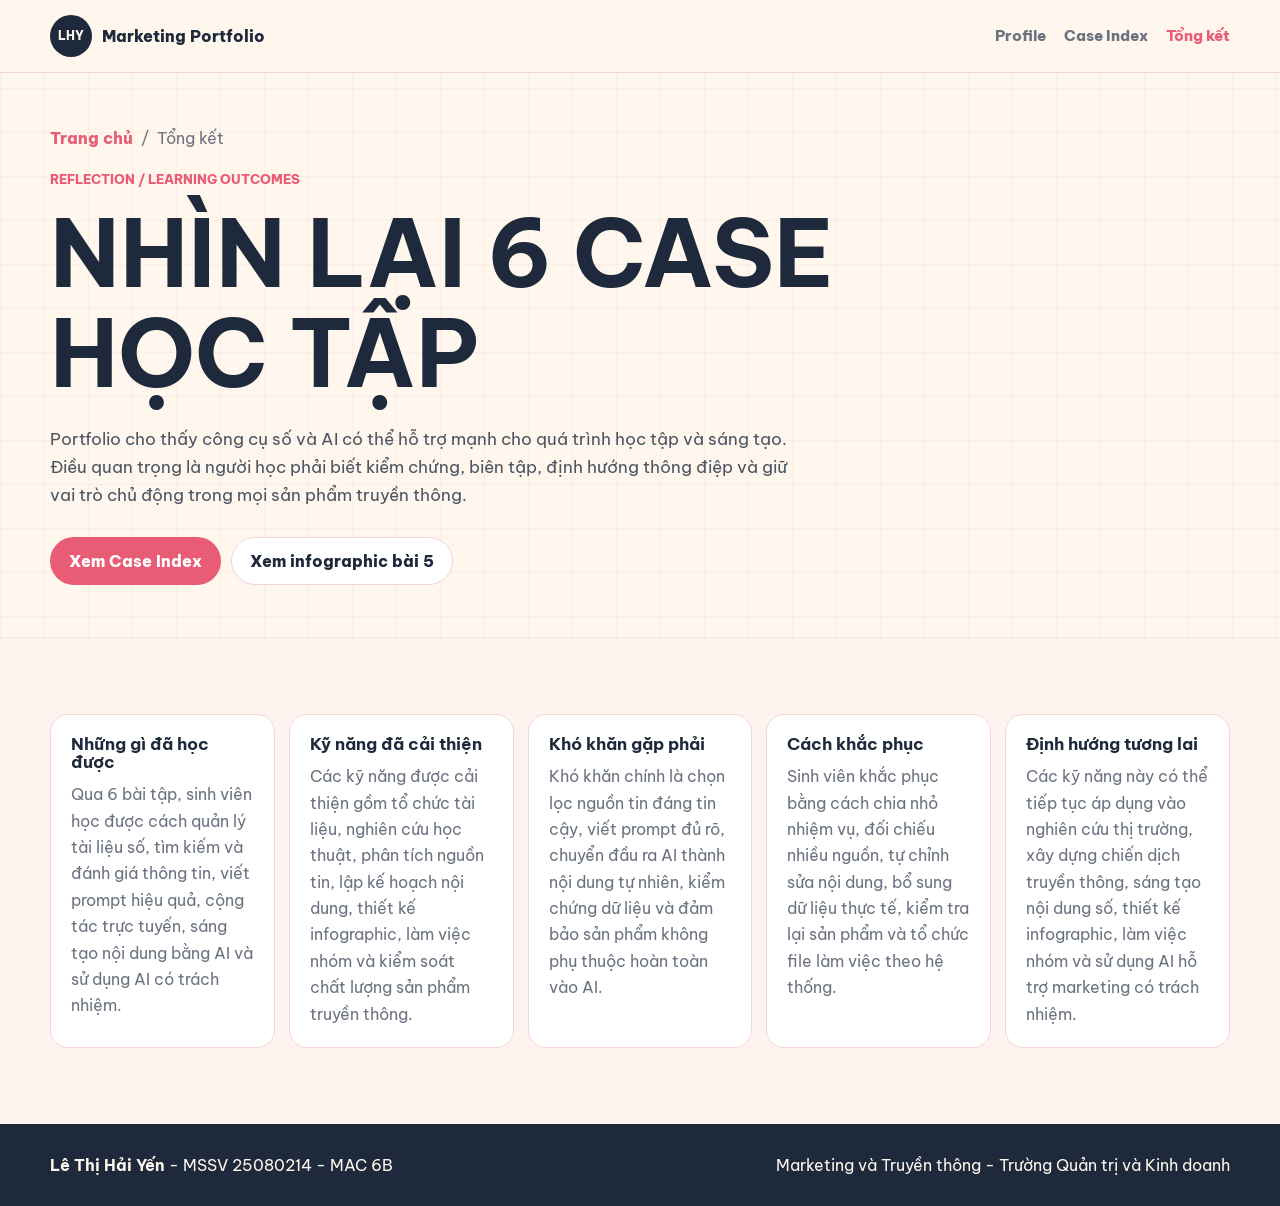
==== pages/tong-ket.html @ 03399f9e "Initial commit" ====
<!DOCTYPE html>
<html lang="vi">
<head>
  <meta charset="UTF-8">
  <meta name="viewport" content="width=device-width, initial-scale=1.0">
  <title>Tổng kết | Portfolio Lê Thị Hải Yến</title>
  <meta name="description" content="Tổng kết quá trình học tập qua 6 bài tập của Lê Thị Hải Yến.">
  <link rel="icon" href="../images/favicon.svg" type="image/svg+xml">
  <link rel="preconnect" href="https://fonts.googleapis.com">
  <link rel="preconnect" href="https://fonts.gstatic.com" crossorigin>
  <link href="https://fonts.googleapis.com/css2?family=Be+Vietnam+Pro:wght@400;500;600;700;800&display=swap" rel="stylesheet">
  <link rel="stylesheet" href="../css/style.css">
  <script src="../js/script.js" defer></script>
</head>
<body data-theme="marketing-coral">
  <header class="site-header"><nav class="nav-bar" aria-label="Điều hướng chính"><a class="brand-lockup" href="../index.html"><span class="brand-dot">LHY</span><span>Marketing Portfolio</span></a><button class="menu-button" type="button" aria-label="Mở menu" aria-expanded="false"><span></span><span></span><span></span></button><div class="site-menu"><a href="../index.html#profile">Profile</a><a href="../index.html#cases">Case Index</a><a class="is-active" href="tong-ket.html">Tổng kết</a></div></nav></header>
  <main>
    <section class="page-hero"><div class="container"><div class="breadcrumb"><a href="../index.html">Trang chủ</a><span>/</span><span>Tổng kết</span></div><p class="eyebrow">Reflection / Learning Outcomes</p><h1>Nhìn lại 6 case học tập</h1><p class="lead">Portfolio cho thấy công cụ số và AI có thể hỗ trợ mạnh cho quá trình học tập và sáng tạo. Điều quan trọng là người học phải biết kiểm chứng, biên tập, định hướng thông điệp và giữ vai trò chủ động trong mọi sản phẩm truyền thông.</p><div class="cover-actions"><a class="button button-primary" href="../index.html#cases">Xem Case Index</a><a class="button button-secondary" href="../files/infographic-bai5.pdf" target="_blank" rel="noopener">Xem infographic bài 5</a></div></div></section>
    <section class="section section-alt"><div class="container"><div class="reflection-grid">
      <article class="reflection-card" data-reveal><h3>Những gì đã học được</h3><p>Qua 6 bài tập, sinh viên học được cách quản lý tài liệu số, tìm kiếm và đánh giá thông tin, viết prompt hiệu quả, cộng tác trực tuyến, sáng tạo nội dung bằng AI và sử dụng AI có trách nhiệm.</p></article>
      <article class="reflection-card" data-reveal><h3>Kỹ năng đã cải thiện</h3><p>Các kỹ năng được cải thiện gồm tổ chức tài liệu, nghiên cứu học thuật, phân tích nguồn tin, lập kế hoạch nội dung, thiết kế infographic, làm việc nhóm và kiểm soát chất lượng sản phẩm truyền thông.</p></article>
      <article class="reflection-card" data-reveal><h3>Khó khăn gặp phải</h3><p>Khó khăn chính là chọn lọc nguồn tin đáng tin cậy, viết prompt đủ rõ, chuyển đầu ra AI thành nội dung tự nhiên, kiểm chứng dữ liệu và đảm bảo sản phẩm không phụ thuộc hoàn toàn vào AI.</p></article>
      <article class="reflection-card" data-reveal><h3>Cách khắc phục</h3><p>Sinh viên khắc phục bằng cách chia nhỏ nhiệm vụ, đối chiếu nhiều nguồn, tự chỉnh sửa nội dung, bổ sung dữ liệu thực tế, kiểm tra lại sản phẩm và tổ chức file làm việc theo hệ thống.</p></article>
      <article class="reflection-card" data-reveal><h3>Định hướng tương lai</h3><p>Các kỹ năng này có thể tiếp tục áp dụng vào nghiên cứu thị trường, xây dựng chiến dịch truyền thông, sáng tạo nội dung số, thiết kế infographic, làm việc nhóm và sử dụng AI hỗ trợ marketing có trách nhiệm.</p></article>
    </div></div></section>
  </main>
  <footer class="site-footer"><div class="container footer-grid"><p><strong>Lê Thị Hải Yến</strong> - MSSV 25080214 - MAC 6B</p><p>Marketing và Truyền thông - Trường Quản trị và Kinh doanh</p></div></footer>
</body>
</html>
---- css/style.css ----
@charset "UTF-8";

:root {
  --color-primary: #e85d75;
  --color-secondary: #1e293b;
  --color-accent: #f59e0b;
  --color-bg: #fff7ed;
  --color-soft: #fff1f2;
  --color-surface: #ffffff;
  --color-border: #f3d4d8;
  --color-text: #1f2937;
  --color-muted: #6b7280;
  --radius-sm: 10px;
  --radius-md: 18px;
  --max-width: 1180px;
  --header-height: 72px;
  --shadow: 0 18px 50px rgba(30, 41, 59, 0.12);
}

* {
  box-sizing: border-box;
  letter-spacing: 0;
}

html {
  scroll-behavior: smooth;
}

body {
  margin: 0;
  font-family: "Be Vietnam Pro", "Segoe UI", Arial, sans-serif;
  color: var(--color-text);
  background:
    linear-gradient(90deg, rgba(232, 93, 117, 0.07) 1px, transparent 1px),
    linear-gradient(rgba(232, 93, 117, 0.07) 1px, transparent 1px),
    var(--color-bg);
  background-size: 44px 44px;
  line-height: 1.65;
}

body.menu-open {
  overflow: hidden;
}

img {
  display: block;
  max-width: 100%;
}

a {
  color: inherit;
  text-decoration: none;
}

a:focus-visible,
button:focus-visible {
  outline: 3px solid rgba(232, 93, 117, 0.36);
  outline-offset: 3px;
}

.site-header {
  position: sticky;
  top: 0;
  z-index: 30;
  min-height: var(--header-height);
  background: rgba(255, 247, 237, 0.92);
  border-bottom: 1px solid var(--color-border);
  backdrop-filter: blur(14px);
}

.nav-bar,
.container,
.campaign-cover {
  width: min(var(--max-width), calc(100% - 32px));
  margin: 0 auto;
}

.nav-bar {
  min-height: var(--header-height);
  display: flex;
  align-items: center;
  justify-content: space-between;
  gap: 22px;
}

.brand-lockup {
  display: inline-flex;
  align-items: center;
  gap: 10px;
  color: var(--color-secondary);
  font-weight: 800;
}

.brand-dot {
  width: 42px;
  height: 42px;
  display: inline-grid;
  place-items: center;
  border-radius: 50%;
  background: var(--color-secondary);
  color: #fff7ed;
  font-size: 0.78rem;
}

.site-menu {
  display: flex;
  align-items: center;
  gap: 18px;
}

.site-menu a {
  color: var(--color-muted);
  font-size: 0.94rem;
  font-weight: 800;
}

.site-menu a:hover,
.site-menu a.is-active {
  color: var(--color-primary);
}

.menu-button {
  display: none;
  width: 44px;
  height: 44px;
  border: 1px solid var(--color-border);
  border-radius: 50%;
  background: var(--color-surface);
  cursor: pointer;
}

.menu-button span {
  display: block;
  width: 20px;
  height: 2px;
  margin: 5px auto;
  border-radius: 999px;
  background: var(--color-secondary);
}

.hero {
  padding: 70px 0 80px;
}

.campaign-cover {
  display: grid;
  grid-template-columns: minmax(0, 1fr) minmax(320px, 0.78fr);
  gap: 42px;
  align-items: center;
}

.cover-copy {
  min-width: 0;
}

.eyebrow {
  margin: 0 0 12px;
  color: var(--color-primary);
  font-size: 0.82rem;
  font-weight: 800;
  text-transform: uppercase;
}

h1,
h2,
h3,
p {
  margin: 0;
}

h1,
h2,
h3 {
  color: var(--color-secondary);
  line-height: 1.08;
}

h1 {
  max-width: 860px;
  font-size: 5.8rem;
  text-transform: uppercase;
}

.subheadline {
  margin-top: 12px;
  color: var(--color-primary);
  font-size: 2rem;
  font-weight: 800;
}

.lead {
  max-width: 760px;
  margin-top: 22px;
  color: #4b5563;
  font-size: 1.05rem;
}

.identity-line {
  display: flex;
  flex-wrap: wrap;
  gap: 9px;
  margin-top: 22px;
}

.tag-row,
.case-tags,
.skill-tags {
  display: flex;
  flex-wrap: wrap;
  gap: 8px;
}

.identity-line span,
.tag-row span,
.case-tags span,
.skill-tags span {
  display: inline-flex;
  align-items: center;
  min-height: 32px;
  border: 1px solid var(--color-border);
  border-radius: 999px;
  background: var(--color-surface);
  color: var(--color-secondary);
  padding: 5px 11px;
  font-size: 0.84rem;
  font-weight: 800;
}

.tag-row {
  margin-top: 18px;
}

.cover-actions,
.case-actions {
  display: flex;
  flex-wrap: wrap;
  gap: 10px;
  margin-top: 28px;
}

.button {
  min-height: 44px;
  display: inline-flex;
  align-items: center;
  justify-content: center;
  border: 1px solid transparent;
  border-radius: 999px;
  padding: 10px 18px;
  font-weight: 800;
  cursor: pointer;
}

.button-primary {
  background: var(--color-primary);
  color: #ffffff;
}

.button-secondary {
  background: var(--color-surface);
  color: var(--color-secondary);
  border-color: var(--color-border);
}

.button:hover {
  transform: translateY(-1px);
}

.poster-board {
  position: relative;
  padding: 18px;
  border: 1px solid var(--color-border);
  border-radius: var(--radius-md);
  background: var(--color-surface);
  box-shadow: var(--shadow);
}

.poster-board img {
  width: 100%;
  border-radius: var(--radius-sm);
}

.poster-note {
  position: absolute;
  right: 28px;
  bottom: 28px;
  max-width: 200px;
  padding: 14px;
  border-radius: var(--radius-sm);
  background: var(--color-secondary);
  color: #fff7ed;
  font-weight: 800;
}

.section {
  padding: 76px 0;
  border-top: 1px solid rgba(232, 93, 117, 0.12);
}

.section-alt {
  background: rgba(255, 241, 242, 0.72);
}

.section-heading {
  display: grid;
  grid-template-columns: minmax(0, 0.9fr) minmax(280px, 0.62fr);
  gap: 30px;
  align-items: end;
  margin-bottom: 30px;
}

.section-heading h2 {
  font-size: 2.5rem;
}

.section-heading p {
  color: var(--color-muted);
}

.snapshot-grid {
  display: grid;
  grid-template-columns: repeat(4, minmax(0, 1fr));
  gap: 16px;
}

.snapshot-card {
  min-height: 260px;
  padding: 22px;
  border: 1px solid var(--color-border);
  border-radius: var(--radius-md);
  background: var(--color-surface);
  box-shadow: var(--shadow);
}

.snapshot-card strong {
  display: block;
  margin-bottom: 14px;
  color: var(--color-primary);
  font-size: 0.86rem;
  text-transform: uppercase;
}

.snapshot-card p,
.case-item p,
.reflection-card p,
.detail-section p,
.detail-section li {
  color: var(--color-muted);
}

.skill-tags {
  margin-top: 18px;
}

.casebook {
  display: grid;
  gap: 18px;
}

.case-item {
  display: grid;
  grid-template-columns: 124px minmax(0, 1fr) 210px;
  gap: 20px;
  align-items: center;
  padding: 20px;
  border: 1px solid var(--color-border);
  border-radius: var(--radius-md);
  background: var(--color-surface);
  box-shadow: var(--shadow);
}

.case-item.featured {
  border-color: #c58f62;
  background: linear-gradient(135deg, #fff7ed, #f4dfca);
}

.case-number {
  color: var(--color-primary);
  font-size: 3.4rem;
  font-weight: 800;
  line-height: 1;
}

.featured .case-number {
  color: #8a4b24;
}

.case-item h3 {
  margin-bottom: 8px;
  font-size: 1.4rem;
}

.case-actions {
  justify-content: flex-end;
  margin-top: 0;
}

.reflection-grid {
  display: grid;
  grid-template-columns: repeat(5, minmax(0, 1fr));
  gap: 14px;
}

.reflection-card {
  min-height: 210px;
  padding: 20px;
  border: 1px solid var(--color-border);
  border-radius: var(--radius-md);
  background: var(--color-surface);
}

.reflection-card h3 {
  margin-bottom: 10px;
  font-size: 1.05rem;
}

.page-hero {
  padding: 52px 0;
}

.breadcrumb {
  display: flex;
  flex-wrap: wrap;
  gap: 8px;
  margin-bottom: 18px;
  color: var(--color-muted);
}

.breadcrumb a {
  color: var(--color-primary);
  font-weight: 800;
}

.detail-layout {
  display: grid;
  grid-template-columns: minmax(0, 1fr) 300px;
  gap: 28px;
  align-items: start;
}

.detail-main {
  display: grid;
  gap: 18px;
}

.detail-section,
.side-panel {
  padding: 22px;
  border: 1px solid var(--color-border);
  border-radius: var(--radius-md);
  background: var(--color-surface);
  box-shadow: var(--shadow);
}

.detail-section h2,
.side-panel h2 {
  margin-bottom: 10px;
  color: var(--color-primary);
  font-size: 1.18rem;
}

.side-stack {
  position: sticky;
  top: calc(var(--header-height) + 18px);
  display: grid;
  gap: 16px;
}

.site-footer {
  padding: 28px 0;
  background: var(--color-secondary);
  color: #fff7ed;
}

.footer-grid {
  display: flex;
  flex-wrap: wrap;
  justify-content: space-between;
  gap: 10px 24px;
}

[data-reveal] {
  opacity: 0;
  transform: translateY(18px);
  transition: opacity 420ms ease, transform 420ms ease;
}

[data-reveal].is-visible {
  opacity: 1;
  transform: translateY(0);
}

@media (max-width: 980px) {
  .campaign-cover,
  .section-heading,
  .detail-layout {
    grid-template-columns: 1fr;
  }

  .poster-board {
    max-width: 560px;
  }

  .snapshot-grid,
  .reflection-grid {
    grid-template-columns: repeat(2, minmax(0, 1fr));
  }

  .case-item {
    grid-template-columns: 96px minmax(0, 1fr);
  }

  .case-actions {
    grid-column: 1 / -1;
    justify-content: flex-start;
  }

  .side-stack {
    position: static;
  }
}

@media (max-width: 720px) {
  :root {
    --header-height: 66px;
  }

  h1 {
    font-size: 3rem;
  }

  .subheadline {
    font-size: 1.45rem;
  }

  .menu-button {
    display: block;
  }

  .site-menu {
    position: fixed;
    top: var(--header-height);
    left: 0;
    right: 0;
    display: none;
    flex-direction: column;
    align-items: stretch;
    padding: 16px;
    background: var(--color-bg);
    border-bottom: 1px solid var(--color-border);
  }

  .site-menu.is-open {
    display: flex;
  }

  .site-menu a {
    padding: 10px 0;
    text-align: center;
  }

  .hero,
  .section {
    padding: 54px 0;
  }

  .snapshot-grid,
  .reflection-grid,
  .case-item {
    grid-template-columns: 1fr;
  }

  .case-number {
    font-size: 2.5rem;
  }
}
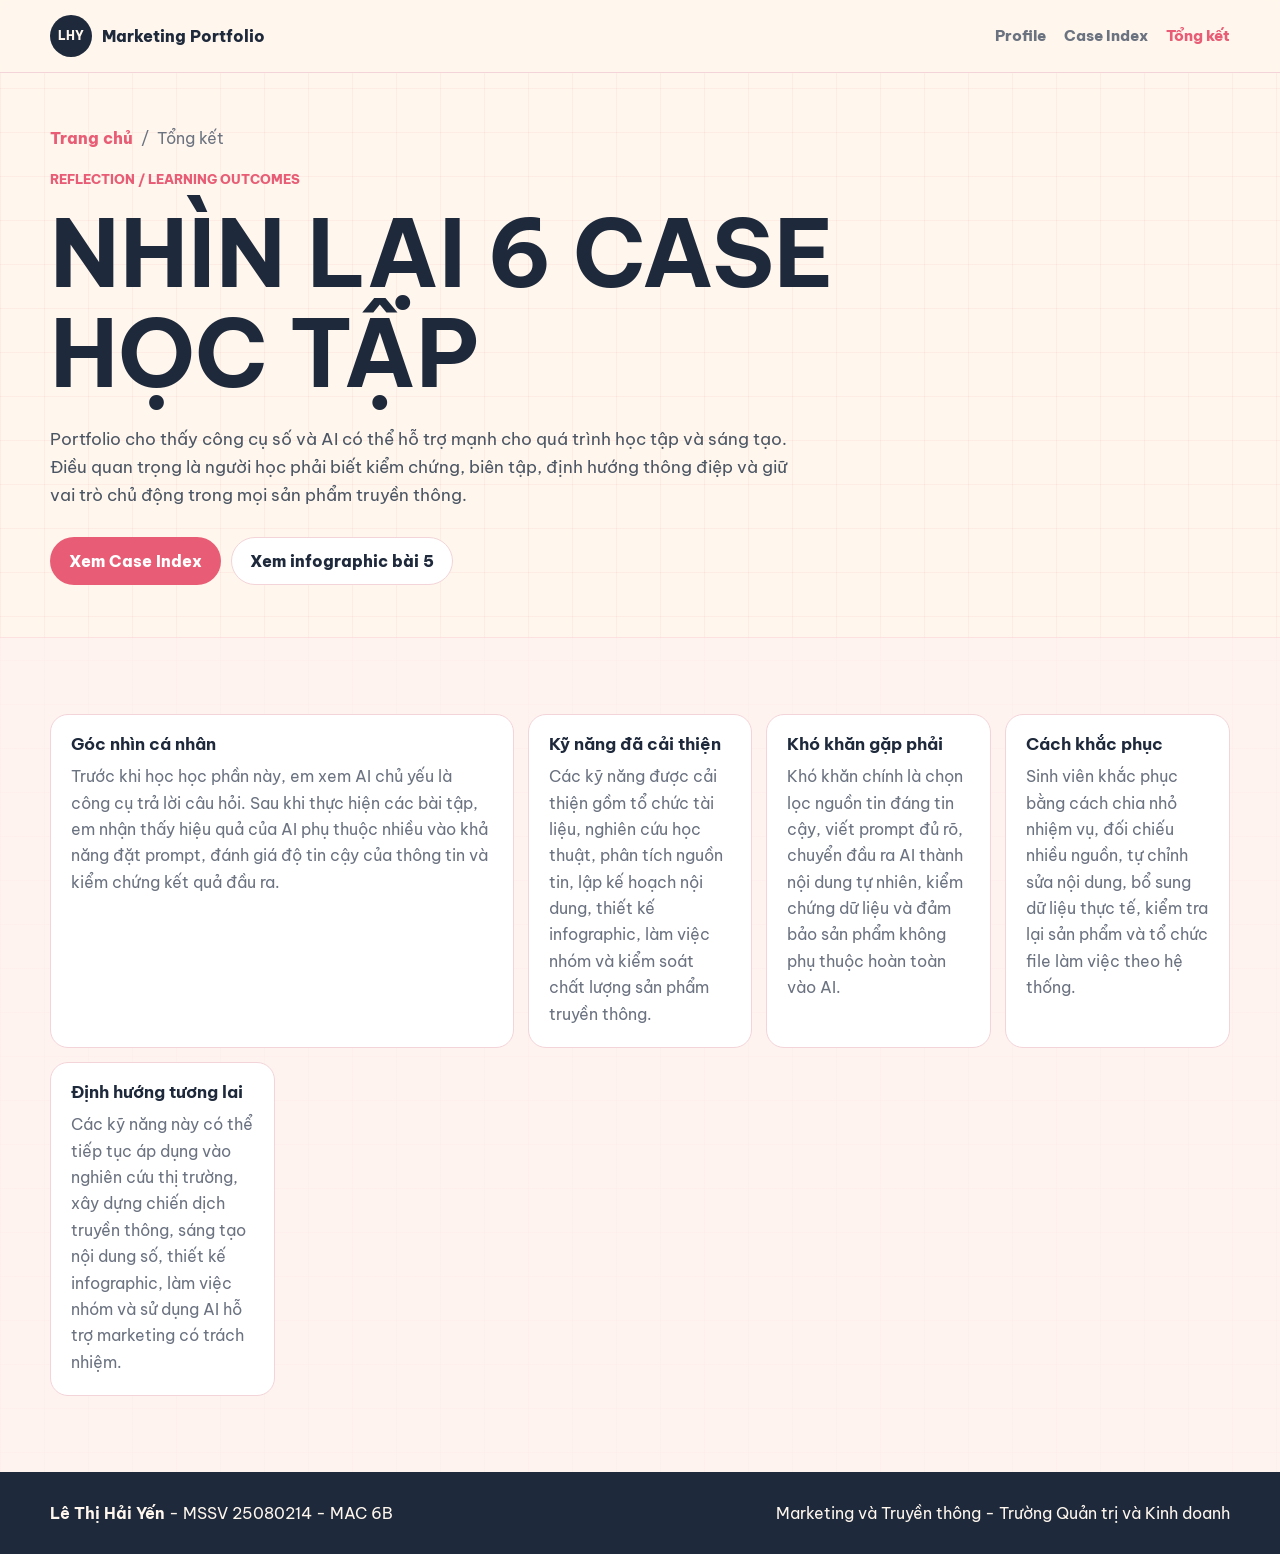
==== commit fc1067fd: "Personalize profile highlights and reflection" ====
--- a/pages/tong-ket.html
+++ b/pages/tong-ket.html
@@ -17,7 +17,7 @@
   <main>
     <section class="page-hero"><div class="container"><div class="breadcrumb"><a href="../index.html">Trang chủ</a><span>/</span><span>Tổng kết</span></div><p class="eyebrow">Reflection / Learning Outcomes</p><h1>Nhìn lại 6 case học tập</h1><p class="lead">Portfolio cho thấy công cụ số và AI có thể hỗ trợ mạnh cho quá trình học tập và sáng tạo. Điều quan trọng là người học phải biết kiểm chứng, biên tập, định hướng thông điệp và giữ vai trò chủ động trong mọi sản phẩm truyền thông.</p><div class="cover-actions"><a class="button button-primary" href="../index.html#cases">Xem Case Index</a><a class="button button-secondary" href="../files/infographic-bai5.pdf" target="_blank" rel="noopener">Xem infographic bài 5</a></div></div></section>
     <section class="section section-alt"><div class="container"><div class="reflection-grid">
-      <article class="reflection-card" data-reveal><h3>Những gì đã học được</h3><p>Qua 6 bài tập, sinh viên học được cách quản lý tài liệu số, tìm kiếm và đánh giá thông tin, viết prompt hiệu quả, cộng tác trực tuyến, sáng tạo nội dung bằng AI và sử dụng AI có trách nhiệm.</p></article>
+      <article class="reflection-card reflection-wide" data-reveal><h3>Góc nhìn cá nhân</h3><p>Trước khi học học phần này, em xem AI chủ yếu là công cụ trả lời câu hỏi. Sau khi thực hiện các bài tập, em nhận thấy hiệu quả của AI phụ thuộc nhiều vào khả năng đặt prompt, đánh giá độ tin cậy của thông tin và kiểm chứng kết quả đầu ra.</p></article>
       <article class="reflection-card" data-reveal><h3>Kỹ năng đã cải thiện</h3><p>Các kỹ năng được cải thiện gồm tổ chức tài liệu, nghiên cứu học thuật, phân tích nguồn tin, lập kế hoạch nội dung, thiết kế infographic, làm việc nhóm và kiểm soát chất lượng sản phẩm truyền thông.</p></article>
       <article class="reflection-card" data-reveal><h3>Khó khăn gặp phải</h3><p>Khó khăn chính là chọn lọc nguồn tin đáng tin cậy, viết prompt đủ rõ, chuyển đầu ra AI thành nội dung tự nhiên, kiểm chứng dữ liệu và đảm bảo sản phẩm không phụ thuộc hoàn toàn vào AI.</p></article>
       <article class="reflection-card" data-reveal><h3>Cách khắc phục</h3><p>Sinh viên khắc phục bằng cách chia nhỏ nhiệm vụ, đối chiếu nhiều nguồn, tự chỉnh sửa nội dung, bổ sung dữ liệu thực tế, kiểm tra lại sản phẩm và tổ chức file làm việc theo hệ thống.</p></article>
--- a/css/style.css
+++ b/css/style.css
@@ -351,6 +351,36 @@
   margin-top: 18px;
 }
 
+.highlight-strip {
+  margin-top: 18px;
+  padding: 22px;
+  border: 1px solid var(--color-border);
+  border-radius: var(--radius-md);
+  background: linear-gradient(135deg, #ffffff, #fff1f2);
+  box-shadow: var(--shadow);
+}
+
+.highlight-strip strong {
+  display: block;
+  margin-bottom: 12px;
+  color: var(--color-primary);
+  font-size: 0.9rem;
+  text-transform: uppercase;
+}
+
+.highlight-strip ul {
+  display: grid;
+  grid-template-columns: repeat(2, minmax(0, 1fr));
+  gap: 10px 24px;
+  margin: 0;
+  padding-left: 20px;
+}
+
+.highlight-strip li {
+  color: var(--color-secondary);
+  font-weight: 700;
+}
+
 .casebook {
   display: grid;
   gap: 18px;
@@ -406,6 +436,10 @@
   border: 1px solid var(--color-border);
   border-radius: var(--radius-md);
   background: var(--color-surface);
+}
+
+.reflection-wide {
+  grid-column: span 2;
 }
 
 .reflection-card h3 {
@@ -503,6 +537,10 @@
   .snapshot-grid,
   .reflection-grid {
     grid-template-columns: repeat(2, minmax(0, 1fr));
+  }
+
+  .highlight-strip ul {
+    grid-template-columns: 1fr;
   }
 
   .case-item {
@@ -569,6 +607,10 @@
     grid-template-columns: 1fr;
   }
 
+  .reflection-wide {
+    grid-column: auto;
+  }
+
   .case-number {
     font-size: 2.5rem;
   }
